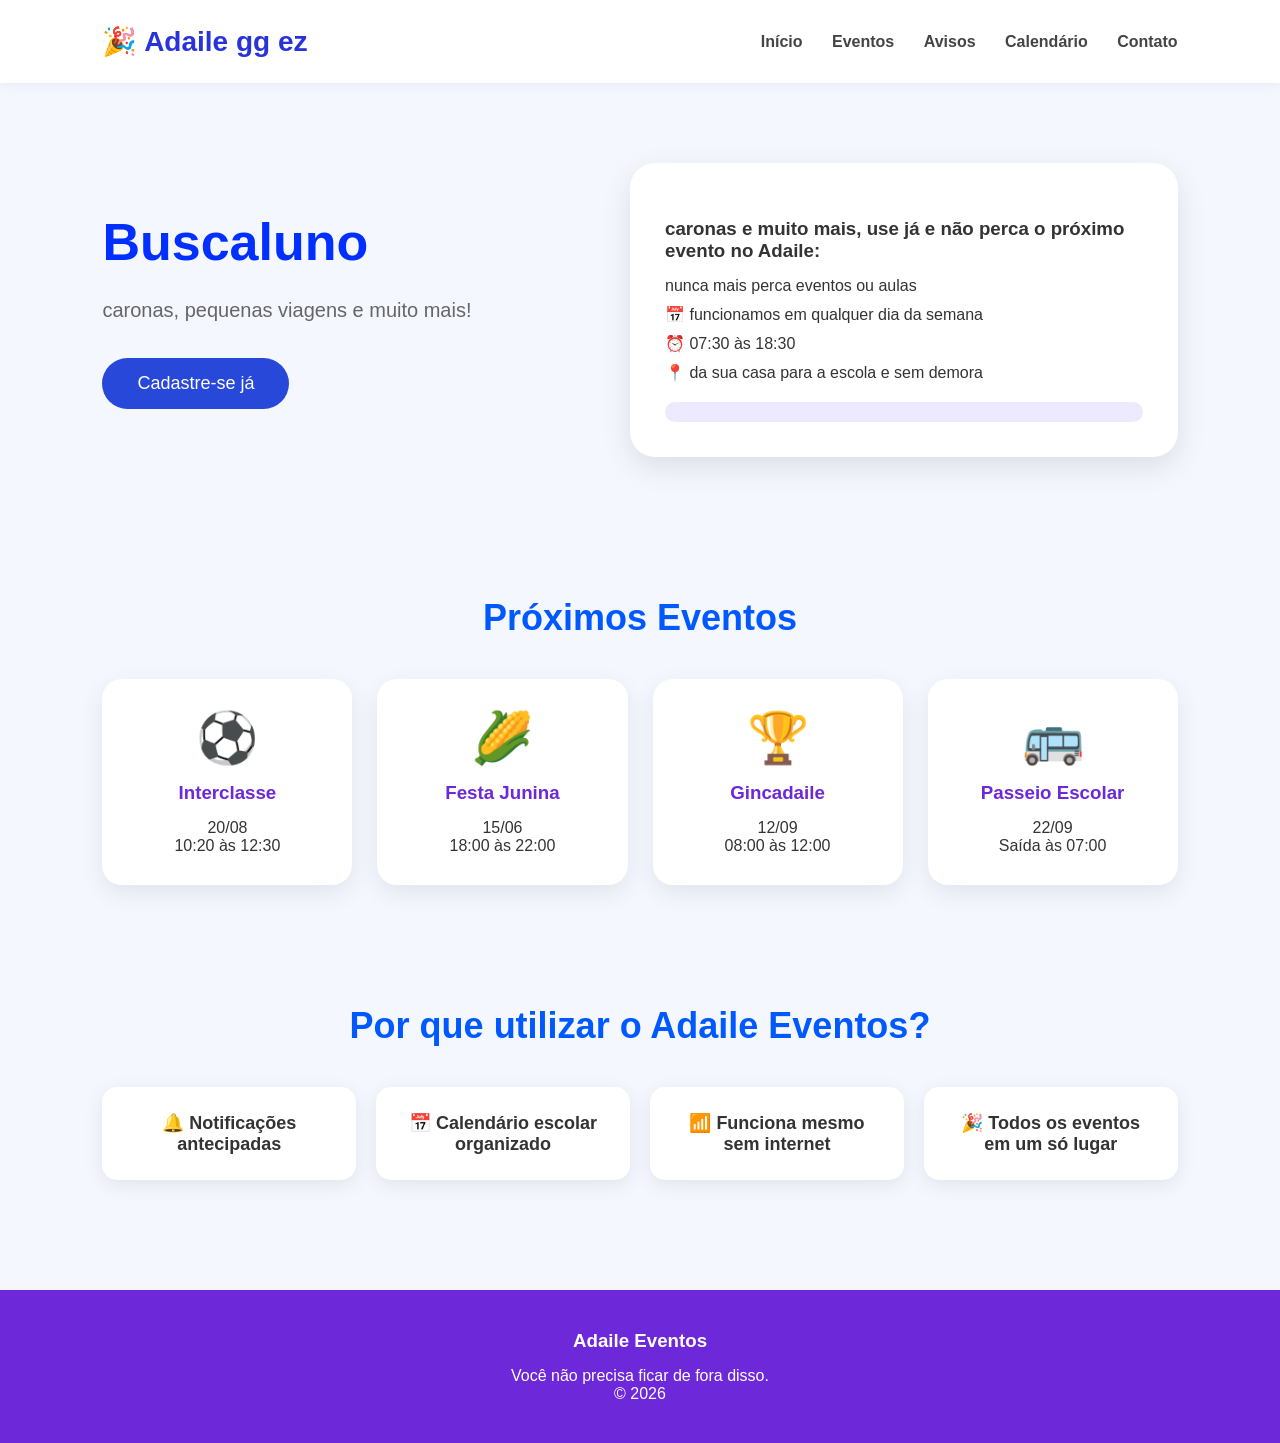
==== index.html @ 89e5b907 "Add files via upload" ====
<!DOCTYPE html>
<html lang="pt-BR">
<head>
    <meta charset="UTF-8">
    <meta name="viewport" content="width=device-width, initial-scale=1.0">
    <title>Adaile Eventos</title>

    <link rel="stylesheet" href="style.css">
</head>

<body>

    <header>
        <div class="logo">
            🎉 Adaile gg ez
        </div>

        <nav>
            <a href="#">Início</a>
            <a href="#">Eventos</a>
            <a href="#">Avisos</a>
            <a href="#">Calendário</a>
            <a href="#">Contato</a>
        </nav>
    </header>

    <section class="hero">

        <div class="hero-text">
            <h1>Buscaluno</h1>

            <p>
                caronas, pequenas viagens e muito mais!
            </p>

            <button>Cadastre-se já</button>
        </div>

        <div class="hero-card">
            <h2> </h2>

            <h3>caronas e muito mais, use já e não perca o próximo evento no Adaile:</h3>
            <p>nunca mais perca eventos ou aulas </p>
            <p>📅 funcionamos em qualquer dia da semana</p>
            <p>⏰ 07:30 às 18:30</p>
            <p>📍 da sua casa para a escola e sem demora</p>

            <span></span>
        </div>

    </section>

    <section class="eventos">

        <h2>Próximos Eventos</h2>

        <div class="cards">

            <div class="card">
                <div class="icone">⚽</div>
                <h3>Interclasse</h3>
                <p>20/08</p>
                <p>10:20 às 12:30</p>
            </div>

            <div class="card">
                <div class="icone">🌽</div>
                <h3>Festa Junina</h3>
                <p>15/06</p>
                <p>18:00 às 22:00</p>
            </div>

            <div class="card">
                <div class="icone">🏆</div>
                <h3>Gincadaile</h3>
                <p>12/09</p>
                <p>08:00 às 12:00</p>
            </div>

            <div class="card">
                <div class="icone">🚌</div>
                <h3>Passeio Escolar</h3>
                <p>22/09</p>
                <p>Saída às 07:00</p>
            </div>

        </div>
    </section>

    <section class="vantagens">

        <h2>Por que utilizar o Adaile Eventos?</h2>

        <div class="vantagens-grid">

            <div class="vantagem">
                🔔 Notificações antecipadas
            </div>

            <div class="vantagem">
                📅 Calendário escolar organizado
            </div>

            <div class="vantagem">
                📶 Funciona mesmo sem internet
            </div>

            <div class="vantagem">
                🎉 Todos os eventos em um só lugar
            </div>

        </div>
    </section>

    <footer>
        <h3>Adaile Eventos</h3>

        <p>
            Você não precisa ficar de fora disso.
        </p>

        <p>© 2026</p>
    </footer>

</body>
</html>
---- style.css ----
*{
    margin:0;
    padding:0;
    box-sizing:border-box;
    font-family:Arial, Helvetica, sans-serif;
}

body{
    background:#f5f7ff;
    color:#333;
}

header{
    display:flex;
    justify-content:space-between;
    align-items:center;
    padding:25px 8%;
    background:white;
    box-shadow:0 2px 10px rgba(82, 68, 133, 0.08);
    position:sticky;
    top:0;
}

.logo{
    font-size:28px;
    font-weight:bold;
    color:#2834d9;
}

nav a{
    text-decoration:none;
    color:#444;
    margin-left:25px;
    font-weight:600;
    transition:0.3s;
}

nav a:hover{
    color:#006eff;
}

.hero{
    display:flex;
    justify-content:space-between;
    align-items:center;
    padding:80px 8%;
    gap:50px;
    flex-wrap:wrap;
}

.hero-text{
    flex:1;
}

.hero-text h1{
    font-size:52px;
    color:#002fff;
    margin-bottom:20px;
}

.hero-text p{
    font-size:20px;
    color:#666;
    line-height:1.8;
    margin-bottom:30px;
}

button{
    padding:15px 35px;
    border:none;
    border-radius:30px;
    background:#2848d9;
    color:white;
    font-size:18px;
    cursor:pointer;
    transition:0.3s;
}

button:hover{
    transform:translateY(-4px);
    box-shadow:0 10px 25px rgba(109,40,217,0.3);
}

.hero-card{
    flex:1;
    background:white;
    padding:35px;
    border-radius:25px;
    box-shadow:0 10px 30px rgba(0,0,0,0.1);
}

.hero-card h2{
    color:#2866d9;
    margin-bottom:20px;
}

.hero-card h3{
    margin-bottom:15px;
}

.hero-card p{
    margin-bottom:10px;
}

.hero-card span{
    display:block;
    margin-top:20px;
    padding:10px;
    background:#ede9fe;
    border-radius:10px;
    color:#6d28d9;
    font-weight:bold;
}

.eventos{
    padding:60px 8%;
}

.eventos h2,
.vantagens h2{
    text-align:center;
    color:#0059ff;
    margin-bottom:40px;
    font-size:36px;
}

.cards{
    display:grid;
    grid-template-columns:repeat(auto-fit,minmax(250px,1fr));
    gap:25px;
}

.card{
    background:white;
    padding:30px;
    border-radius:20px;
    text-align:center;
    box-shadow:0 8px 25px rgba(0,0,0,0.08);
    transition:0.3s;
}

.card:hover{
    transform:translateY(-10px);
}

.icone{
    font-size:50px;
    margin-bottom:15px;
}

.card h3{
    color:#6d28d9;
    margin-bottom:15px;
}

.vantagens{
    padding:60px 8%;
}

.vantagens-grid{
    display:grid;
    grid-template-columns:repeat(auto-fit,minmax(250px,1fr));
    gap:20px;
}

.vantagem{
    background:white;
    padding:25px;
    border-radius:15px;
    text-align:center;
    box-shadow:0 5px 20px rgba(0,0,0,0.08);
    font-size:18px;
    font-weight:bold;
}

footer{
    background:#6d28d9;
    color:white;
    text-align:center;
    padding:40px;
    margin-top:50px;
}

footer h3{
    margin-bottom:15px;
}
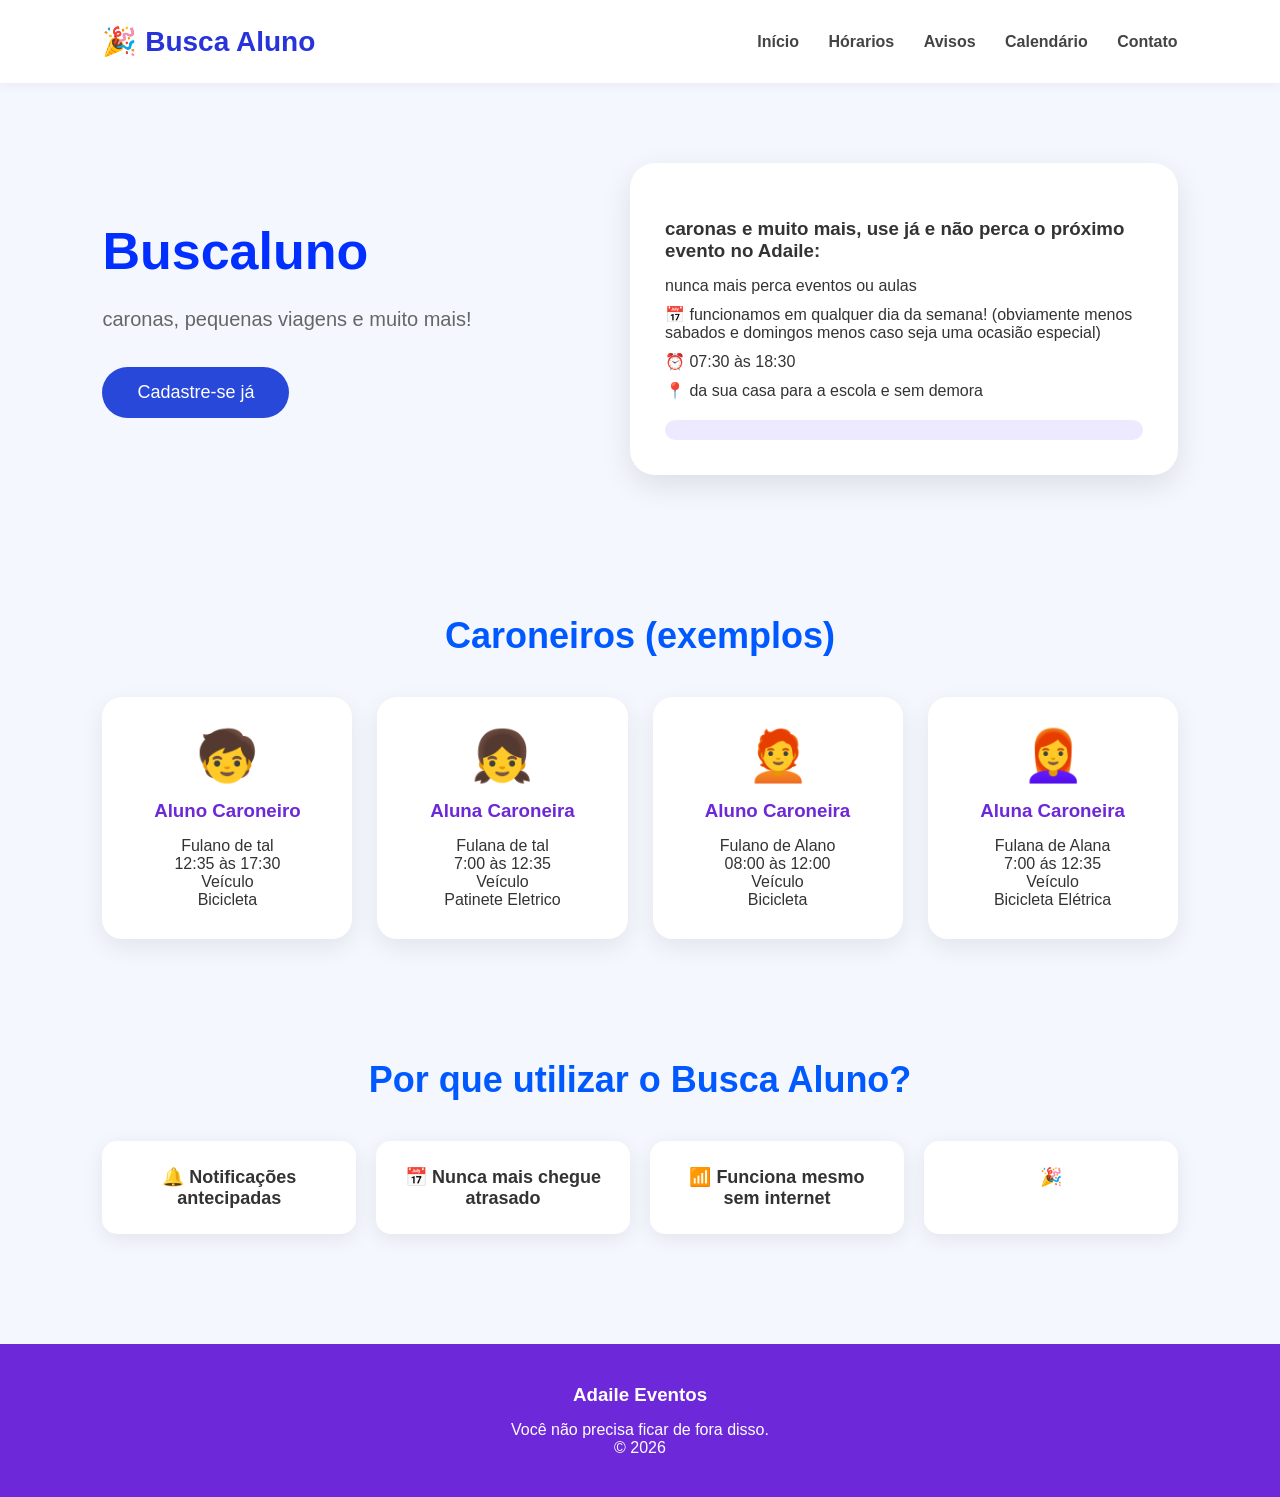
==== commit caab7057: "Add files via upload" ====
--- a/index.html
+++ b/index.html
@@ -3,7 +3,7 @@
 <head>
     <meta charset="UTF-8">
     <meta name="viewport" content="width=device-width, initial-scale=1.0">
-    <title>Adaile Eventos</title>
+    <title>Busca Aluno</title>
 
     <link rel="stylesheet" href="style.css">
 </head>
@@ -12,12 +12,12 @@
 
     <header>
         <div class="logo">
-            🎉 Adaile gg ez
+            🎉 Busca Aluno
         </div>
 
         <nav>
             <a href="#">Início</a>
-            <a href="#">Eventos</a>
+            <a href="#">Hórarios</a>
             <a href="#">Avisos</a>
             <a href="#">Calendário</a>
             <a href="#">Contato</a>
@@ -41,7 +41,7 @@
 
             <h3>caronas e muito mais, use já e não perca o próximo evento no Adaile:</h3>
             <p>nunca mais perca eventos ou aulas </p>
-            <p>📅 funcionamos em qualquer dia da semana</p>
+            <p>📅 funcionamos em qualquer dia da semana! (obviamente menos sabados e domingos menos caso seja uma ocasião especial)</p>
             <p>⏰ 07:30 às 18:30</p>
             <p>📍 da sua casa para a escola e sem demora</p>
 
@@ -52,36 +52,44 @@
 
     <section class="eventos">
 
-        <h2>Próximos Eventos</h2>
+        <h2>Caroneiros (exemplos) </h2>
 
         <div class="cards">
 
             <div class="card">
-                <div class="icone">⚽</div>
-                <h3>Interclasse</h3>
-                <p>20/08</p>
-                <p>10:20 às 12:30</p>
+                <div class="icone">🧒​</div>
+                <h3>Aluno Caroneiro</h3>
+                <p>Fulano de tal</p>
+                <p>12:35 às 17:30</p>
+                <p>Veículo</p>
+                <p>Bicicleta</p>
             </div>
 
             <div class="card">
-                <div class="icone">🌽</div>
-                <h3>Festa Junina</h3>
-                <p>15/06</p>
-                <p>18:00 às 22:00</p>
+                <div class="icone">👧​</div>
+                <h3>Aluna Caroneira</h3>
+                <p>Fulana de tal</p>
+                <p>7:00 às 12:35</p>
+                <p>Veículo</p>
+                <p>Patinete Eletrico</p>
             </div>
 
             <div class="card">
-                <div class="icone">🏆</div>
-                <h3>Gincadaile</h3>
-                <p>12/09</p>
+                <div class="icone">🧑‍🦰</div>
+                <h3>Aluno Caroneira</h3>
+                <p>Fulano de Alano</p>
                 <p>08:00 às 12:00</p>
+                <p>Veículo</p>
+                <p>Bicicleta</p>
             </div>
 
             <div class="card">
-                <div class="icone">🚌</div>
-                <h3>Passeio Escolar</h3>
-                <p>22/09</p>
-                <p>Saída às 07:00</p>
+                <div class="icone">👩‍🦰​</div>
+                <h3>Aluna Caroneira</h3>
+                <p>Fulana de Alana</p>
+                <p>7:00 ás 12:35</p>
+                <p>Veículo</p>
+                <p>Bicicleta Elétrica</p>
             </div>
 
         </div>
@@ -89,7 +97,7 @@
 
     <section class="vantagens">
 
-        <h2>Por que utilizar o Adaile Eventos?</h2>
+        <h2>Por que utilizar o Busca Aluno?</h2>
 
         <div class="vantagens-grid">
 
@@ -98,7 +106,7 @@
             </div>
 
             <div class="vantagem">
-                📅 Calendário escolar organizado
+                📅 Nunca mais chegue atrasado
             </div>
 
             <div class="vantagem">
@@ -106,7 +114,7 @@
             </div>
 
             <div class="vantagem">
-                🎉 Todos os eventos em um só lugar
+                🎉 
             </div>
 
         </div>
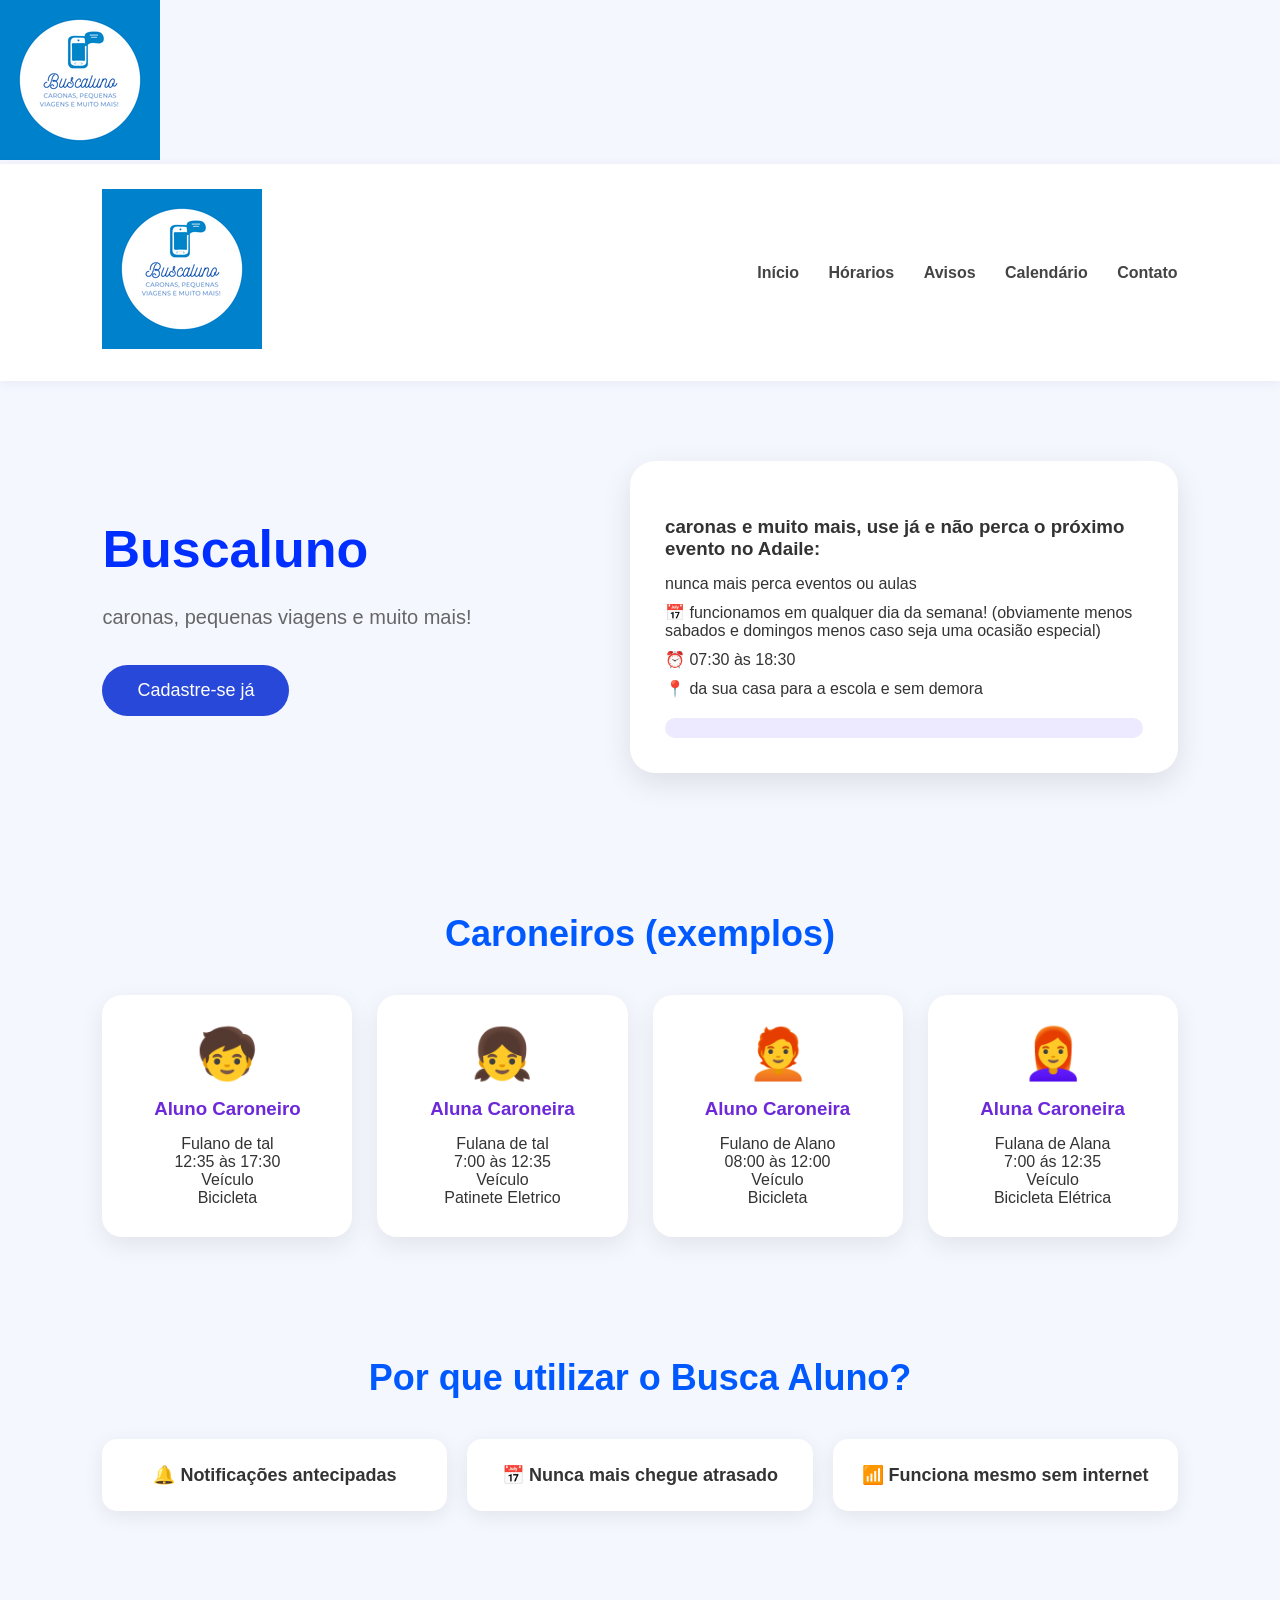
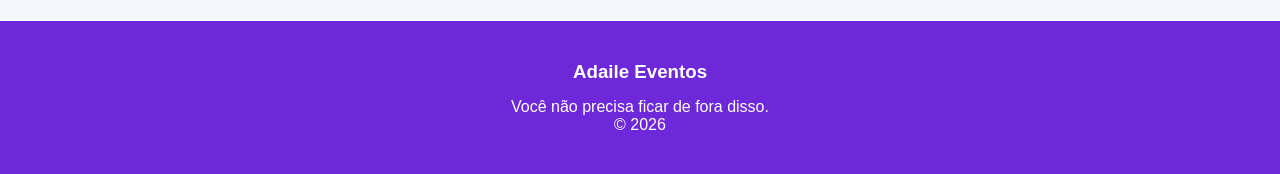
==== commit fe13b62d: "Add files via upload" ====
--- a/index.html
+++ b/index.html
@@ -1,18 +1,15 @@
 <!DOCTYPE html>
 <html lang="pt-BR">
-<head>
+<head> <img src="Logo.png" alt="Descrição da imagem">
     <meta charset="UTF-8">
     <meta name="viewport" content="width=device-width, initial-scale=1.0">
-    <title>Busca Aluno</title>
-
-    <link rel="stylesheet" href="style.css">
-</head>
-
-<body>
+    <title>Busca AlunO</title>
+    <link rel="stylesheet" href="style.css"
+ <body</>
 
     <header>
         <div class="logo">
-            🎉 Busca Aluno
+            <img src="Logo.png" alt="Descrição da imagem">
         </div>
 
         <nav>
@@ -28,7 +25,6 @@
 
         <div class="hero-text">
             <h1>Buscaluno</h1>
-
             <p>
                 caronas, pequenas viagens e muito mais!
             </p>
@@ -113,9 +109,6 @@
                 📶 Funciona mesmo sem internet
             </div>
 
-            <div class="vantagem">
-                🎉 
-            </div>
 
         </div>
     </section>
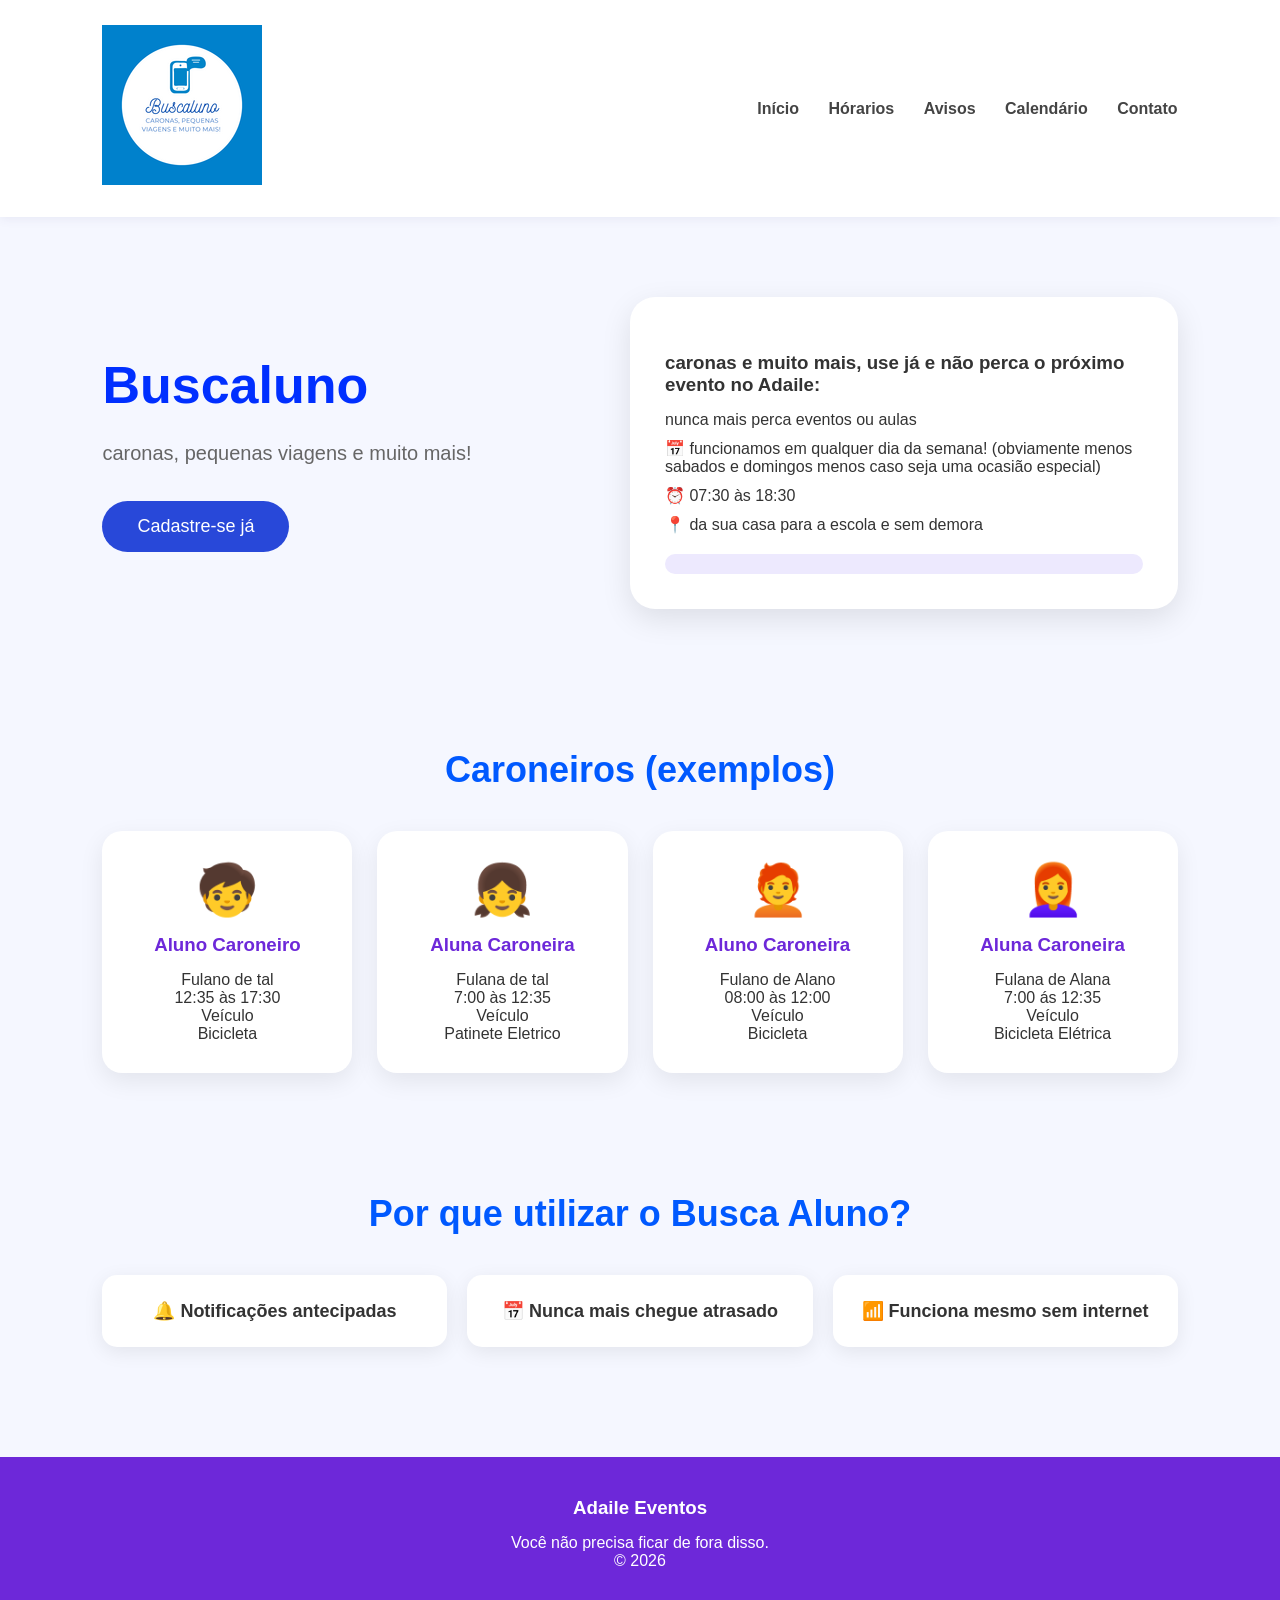
==== commit 624f9382: "Add files via upload" ====
--- a/index.html
+++ b/index.html
@@ -1,11 +1,12 @@
 <!DOCTYPE html>
 <html lang="pt-BR">
-<head> <img src="Logo.png" alt="Descrição da imagem">
+<head> 
     <meta charset="UTF-8">
     <meta name="viewport" content="width=device-width, initial-scale=1.0">
     <title>Busca AlunO</title>
-    <link rel="stylesheet" href="style.css"
- <body</>
+    <link rel="stylesheet" href="style.css">
+</head>
+<body>
 
     <header>
         <div class="logo">
@@ -124,4 +125,4 @@
     </footer>
 
 </body>
-</html>+</html>
